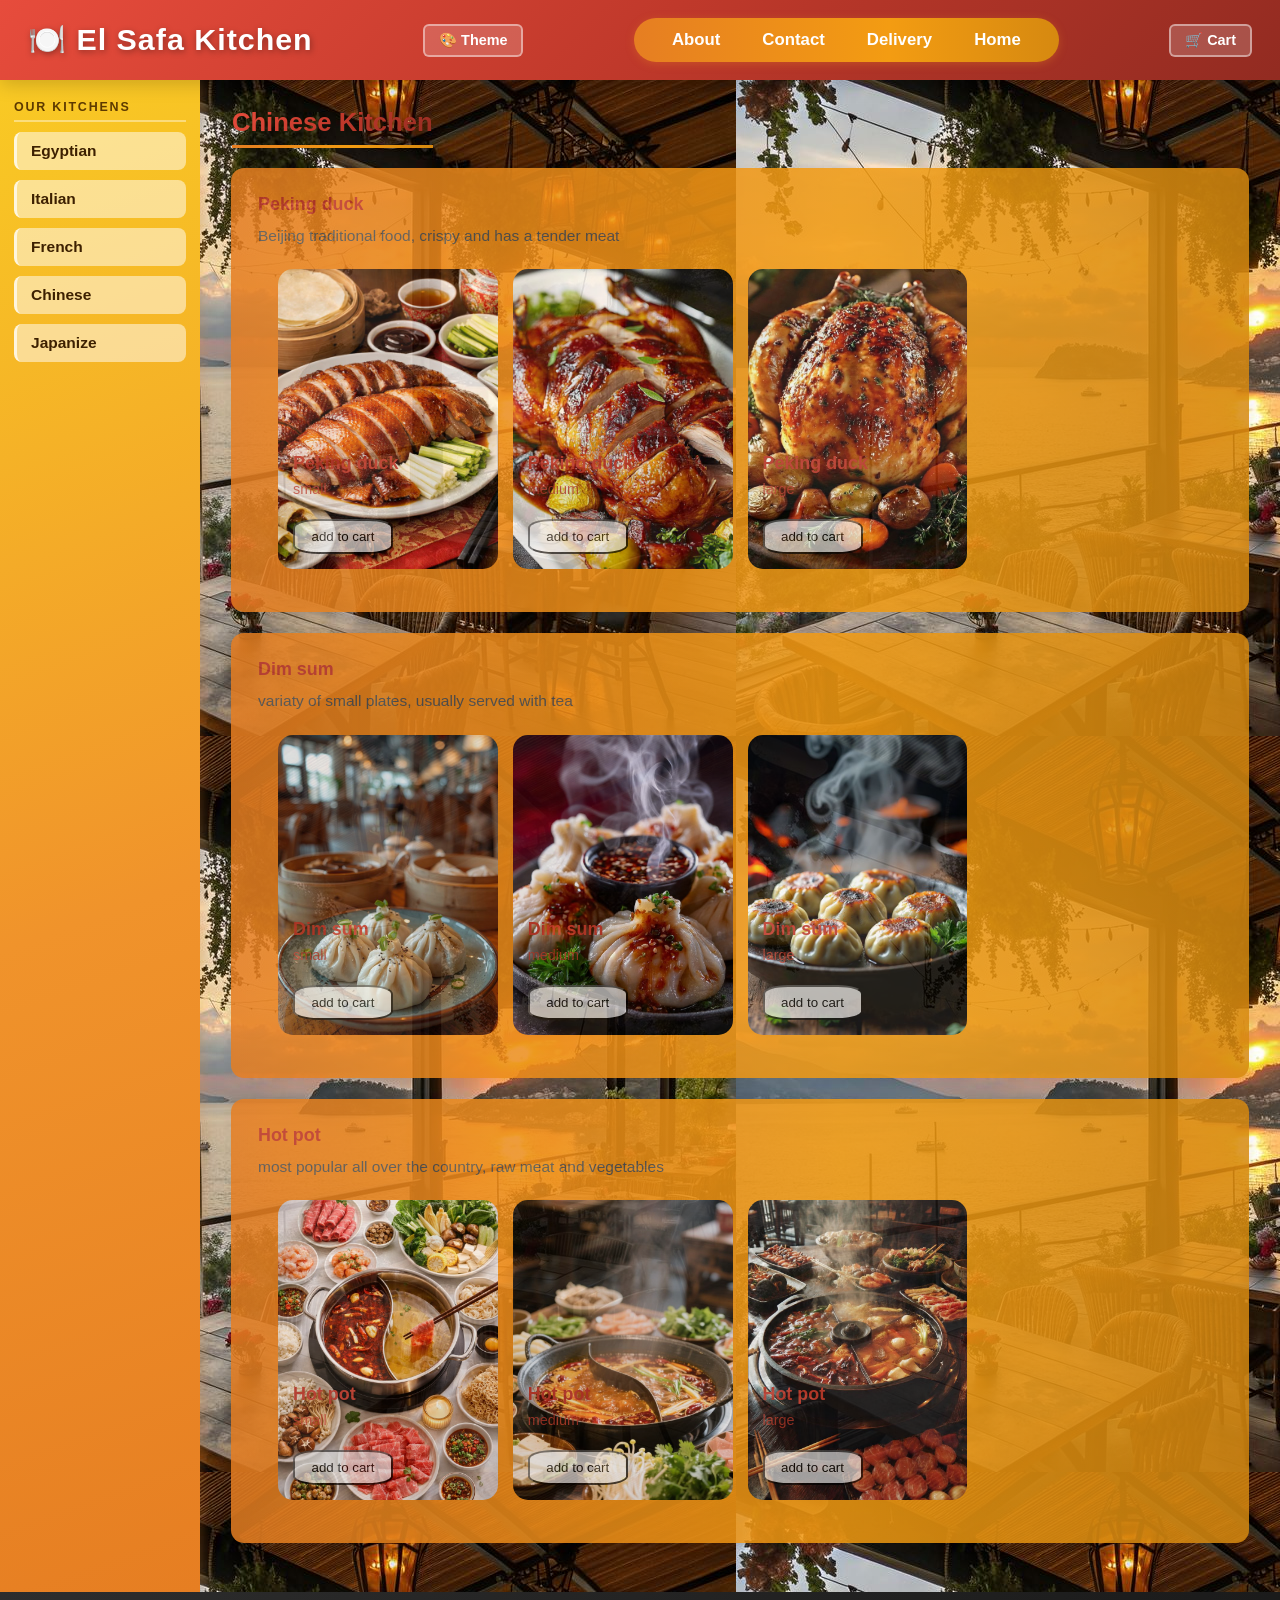
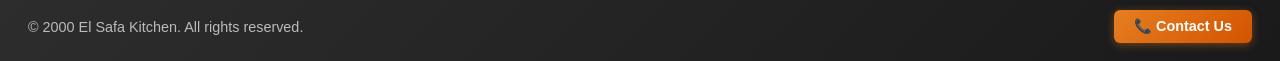
==== chineseKitchen.html @ 4ec727e2 "Add files via upload" ====
<!DOCTYPE html>
<html lang="en">
<head>
    <meta charset="UTF-8">
    <meta name="viewport" content="width=device-width, initial-scale=1.0">
    <title>El Safa Kitchen - Chinese Kitchen</title>
    <link rel="stylesheet" id="theme-stylesheet" href="lightTheme.css">
</head>
<body>

    <header class="header">
        <h1>🍽️ El Safa Kitchen</h1>
        <button class="response" id="response" aria-label="Toggle navigation">
            <span></span><span></span><span></span>
        </button>
        <nav class="topNav" id="topNav">
            <a href="about.html">About</a>
            <a href="contact.html">Contact</a>
            <a href="delivery.html">Delivery</a>
            <a href="index.html">Home</a>
        </nav>
    </header>

    <div class="page-wrapper">

        <aside class="sidebar">
            <h3>Our Kitchens</h3>
            <a href="egyptianKitchen.html">Egyptian</a>
            <a href="italianKitchen.html">Italian</a>
            <a href="frenchKitchen.html">French</a>
            <a href="chineseKitchen.html">Chinese</a>
            <a href="japanizeKitchen.html">Japanize</a>
        </aside>

        <main class="main-content">
            <h2>Chinese Kitchen</h2>

            <article>
                <h3>Peking duck</h3>
                <p>Beijing traditional food, crispy and has a tender meat</p>
                <div class="cards-grid">
                    <div class="category-card" style="background-image: url(duck-1.jpg);">
                        <div class="card-content">
                            <h3 class="egyptian">Peking duck<br><span>small</span></h3>
                            <button class="arrow-btn"><a class="button" href="">add to cart</a></button>
                        </div>
                    </div>
                    <div class="category-card" style="background-image: url(duck-2.jpg);">
                        <div class="card-content">
                            <h3 class="egyptian">Peking duck<br><span>medium</span></h3>
                            <button class="arrow-btn"><a class="button" href="">add to cart</a></button>
                        </div>
                    </div>
                    <div class="category-card" style="background-image: url(duck-3.jpg);">
                        <div class="card-content">
                            <h3 class="egyptian">Peking duck<br><span>large</span></h3>
                            <button class="arrow-btn"><a class="button" href="">add to cart</a></button>
                        </div>
                    </div>
                </div>
            </article>

            <article>
                <h3>Dim sum</h3>
                <p>variaty of small plates, usually served with tea</p>
                <div class="cards-grid">
                    <div class="category-card" style="background-image: url(dimSum-1.jpg);">
                        <div class="card-content">
                            <h3 class="egyptian">Dim sum<br><span>small</span></h3>
                            <button class="arrow-btn"><a class="button" href="">add to cart</a></button>
                        </div>
                    </div>
                    <div class="category-card" style="background-image: url(dimSum-2.jpg);">
                        <div class="card-content">
                            <h3 class="egyptian">Dim sum<br><span>medium</span></h3>
                            <button class="arrow-btn"><a class="button" href="">add to cart</a></button>
                        </div>
                    </div>
                    <div class="category-card" style="background-image: url(dimSum-3.jpg);">
                        <div class="card-content">
                            <h3 class="egyptian">Dim sum<br><span>large</span></h3>
                            <button class="arrow-btn"><a class="button" href="">add to cart</a></button>
                        </div>
                    </div>
                </div>
            </article>

            <article>
                <h3>Hot pot</h3>
                <p>most popular all over the country, raw meat and vegetables</p>
                <div class="cards-grid">
                    <div class="category-card" style="background-image: url(hotPot-1.jpg);">
                        <div class="card-content">
                            <h3 class="egyptian">Hot pot<br><span>small</span></h3>
                            <button class="arrow-btn"><a class="button" href="">add to cart</a></button>
                        </div>
                    </div>
                    <div class="category-card" style="background-image: url(hotPot-2.jpg);">
                        <div class="card-content">
                            <h3 class="egyptian">Hot pot<br><span>medium</span></h3>
                            <button class="arrow-btn"><a class="button" href="">add to cart</a></button>
                        </div>
                    </div>
                    <div class="category-card" style="background-image: url(hotPot-3.jpg);">
                        <div class="card-content">
                            <h3 class="egyptian">Hot pot<br><span>large</span></h3>
                            <button class="arrow-btn"><a class="button" href="">add to cart</a></button>
                        </div>
                    </div>
                </div>
            </article>
        </main>

    </div>

    <footer>
        <span class="footer-copy">© 2000 El Safa Kitchen. All rights reserved.</span>
        <a href="contact.html" class="footer-btn">📞 Contact Us</a>
    </footer>
    <!--add the script files-->
    <script src="switch.js"></script>
    <script src="addToCart.js"></script>
</body>
</html>
---- lightTheme.css ----
:root {
    --g-header:  linear-gradient(135deg, #e74c3c 0%, #c0392b 50%, #922b21 100%);
    --g-nav:     linear-gradient(90deg,  #e67e22 0%, #f39c12 60%, #d68910 100%);
    --g-sidebar: linear-gradient(160deg, #f9ca24 0%, #f0932b 55%, #e67e22 100%);
    --g-footer:  linear-gradient(135deg, #2d2d2d 0%, #1a1a1a 100%);
    --g-article: linear-gradient(135deg, #fff8f0 0%, #ffffff 100%);
    --g-btn:     linear-gradient(135deg, #e67e22 0%, #d35400 100%);
    --g-btn-hov: linear-gradient(135deg, #c0392b 0%, #922b21 100%);
    --g-body:    linear-gradient(160deg, #fdf8f2 0%, #fce8d5 50%, #faf0e6 100%);

    --red:    #c0392b;
    --orange: #e67e22;
    --dark:   #2d2d2d;
    --white:  #fff;
    --shadow: 0 4px 18px rgba(0,0,0,0.18);
    --trans:  0.2s ease;
}

*, *::before, *::after { box-sizing: border-box; margin: 0; padding: 0; }

body {
    font-family: 'Segoe UI', Tahoma, Geneva, Verdana, sans-serif;
    background-image: url(light\ pic.jpg);
    color: var(--dark);
    min-height: 100vh;
    display: flex;
    flex-direction: column;
}

.header {
    background: var(--g-header);
    padding: 18px 28px;
    display: flex;
    align-items: center;
    justify-content: space-between;
    box-shadow: var(--shadow);
    position: sticky;
    top: 0;
    z-index: 100;
}
.header h1 {
    color: var(--white);
    font-size: 1.9rem;
    font-weight: 800;
    letter-spacing: 1px;
    text-shadow: 1px 2px 6px rgba(0,0,0,0.35);
}

.topNav {
    border-radius: 35px;
    background: var(--g-nav);
    padding: 0 20px;
    display: flex;
    align-items: center;
    gap: 6px;
    box-shadow: 0 2px 8px rgba(230,126,34,0.35);
}
.topNav a {
    color: var(--white);
    text-decoration: none;
    font-weight: 600;
    font-size: 1.05rem;
    padding: 12px 18px;
    border-radius: 5px;
    transition: background var(--trans), transform var(--trans);
}
.topNav a:hover, .topNav a.active {
    background: rgba(255,255,255,0.28);
    transform: translateY(-2px);
}

.page-wrapper { display: flex; flex: 1; min-height: calc(100vh - 180px); }

.sidebar {
    background: var(--g-sidebar);
    width: 200px;
    min-width: 200px;
    padding: 20px 14px;
    display: flex;
    flex-direction: column;
    gap: 10px;
    box-shadow: 3px 0 12px rgba(230,126,34,0.25);
}
.sidebar h3 {
    font-size: 0.78rem;
    text-transform: uppercase;
    letter-spacing: 1.8px;
    color: #5d3a00;
    padding-bottom: 6px;
    border-bottom: 2px solid rgba(255,255,255,0.4);
}
.sidebar a {
    display: block;
    background: rgba(255,255,255,0.5);
    color: #3d2000;
    text-decoration: none;
    font-weight: 700;
    font-size: 0.97rem;
    padding: 10px 14px;
    border-radius: 8px;
    border-left: 3px solid rgba(255,255,255,0.7);
    transition: background var(--trans), transform var(--trans);
}
.sidebar a:hover, .sidebar a.active {
    background: rgba(255,255,255,0.82);
    transform: translateX(5px);
    border-left-color: #c0392b;
}

.main-content { flex: 1; padding: 28px 32px; overflow-x: hidden; }
.main-content h2 {
    font-size: 1.6rem;
    background: var(--g-header);
    -webkit-background-clip: text;
    -webkit-text-fill-color: transparent;
    background-clip: text;
    margin-bottom: 20px;
    padding-bottom: 8px;
    border-bottom: 3px solid;
    border-image: var(--g-nav) 1;
    display: inline-block;
}
.main-content article {
    background: var(--g-article);
    opacity: 0.85;
    border-radius: 12px;
    padding: 22px 26px;
    margin-bottom: 22px;
    box-shadow: 0 3px 14px rgba(0,0,0,0.08);
    border-top: 4px solid transparent;
    background-clip: padding-box;
    position: relative;
}
.main-content article::before {
    content: '';
    position: absolute;
    inset: -4px -1px -1px -1px;
    background: var(--g-nav);
    border-radius: 13px;
    z-index: -1;
}
.main-content article h3 { font-size: 1.12rem; color: #c0392b; margin-bottom: 8px;}
.main-content article p  { color: #555; line-height: 1.7; font-size: 0.97rem;}
.main-content article ul { color: #444; line-height: 1.7; font-size: 0.97rem; margin-inline-start: 24px;}
.cards-grid {
    display: grid;
    grid-template-columns: repeat(4, 1fr); 
    gap: 15px;
    padding: 20px;
    max-width: 1200px;
    margin: 0 auto;
}
.category-card {
    height: 300px;
    background-size: cover;
    background-position: center;
    border-radius: 15px;
    position: relative;
    display: flex;
    align-items: flex-end;
    padding: 15px;
    overflow: hidden;
    transition: transform 0.3s ease;
    cursor: pointer;
}
.category-card:hover {
    transform: translateY(-10px);
}
.card-content h3 {
    color: white;
    font-size: 1.1rem;
    line-height: 1.4;
}
.card-content span {
    font-size: 0.9rem;
    font-weight: normal;
    opacity: 0.8;
}
.arrow-btn{
    width: 100px;
    height: 35px;
    border-radius: 25%;
    opacity: 0.7;
    background: white;
    margin-top: 10px;
    cursor: pointer;
}
.arrow-btn:hover {
    transform: translateY(-2px);
}
.button{
    text-decoration: none;
    color: black;
}

.contact-info { list-style: none; margin-top: 10px; }
.contact-info li { padding: 9px 0; font-size: 1rem; color: #444; border-bottom: 1px solid #f0e0d0; }
.contact-info li span { font-weight: 700; color: #c0392b; margin-right: 8px; }

footer {
    background: var(--g-footer);
    color: #bbb;
    padding: 18px 28px;
    display: flex;
    align-items: center;
    justify-content: space-between;
    flex-wrap: wrap;
    gap: 12px;
    font-size: 0.9rem;
}
footer a.footer-btn {
    background: var(--g-btn);
    color: var(--white);
    text-decoration: none;
    padding: 8px 20px;
    border-radius: 6px;
    font-weight: 600;
    transition: background var(--trans), transform var(--trans);
    box-shadow: 0 2px 8px rgba(230,126,34,0.4);
}
footer a.footer-btn:hover {
    background: var(--g-btn-hov);
    transform: translateY(-2px);
}

.response {
    display: none;
    background: none;
    border: none;
    cursor: pointer;
    flex-direction: column;
    gap: 5px;
    padding: 4px;
}
.response span {
    display: block;
    width: 26px;
    height: 3px;
    background: var(--white);
    border-radius: 3px;
}

@media (max-width: 768px) {
    .header h1    { font-size: 1.4rem; }
    .response     { display: flex; }
    .page-wrapper { flex-direction: column; }
    .main-content { padding: 20px 16px; }
    footer        { flex-direction: column; text-align: center; }

    .topNav {
        flex-direction: column;
        align-items: flex-start;
        padding: 0;
        max-height: 0;
        overflow: hidden;
        transition: max-height 0.35s ease;
    }
    .topNav.open { max-height: 300px; padding: 10px 16px; }
    .topNav a    { width: 100%; padding: 10px 12px; }

    .sidebar {
        width: 100%;
        min-width: unset;
        flex-direction: row;
        flex-wrap: wrap;
        padding: 12px;
        gap: 8px;
    }
    .sidebar h3 { width: 100%; }
    .sidebar a {
        flex: 1 1 calc(50% - 8px);
        border-left: none;
        border-top: 3px solid rgba(255,255,255,0.6);
        text-align: center;
    }
    .sidebar a:hover, .sidebar a.active { transform: none; }
}
@media (max-width: 480px) {
    .header h1 { font-size: 1.1rem; }
    .sidebar a { flex: 1 1 100%; }
}
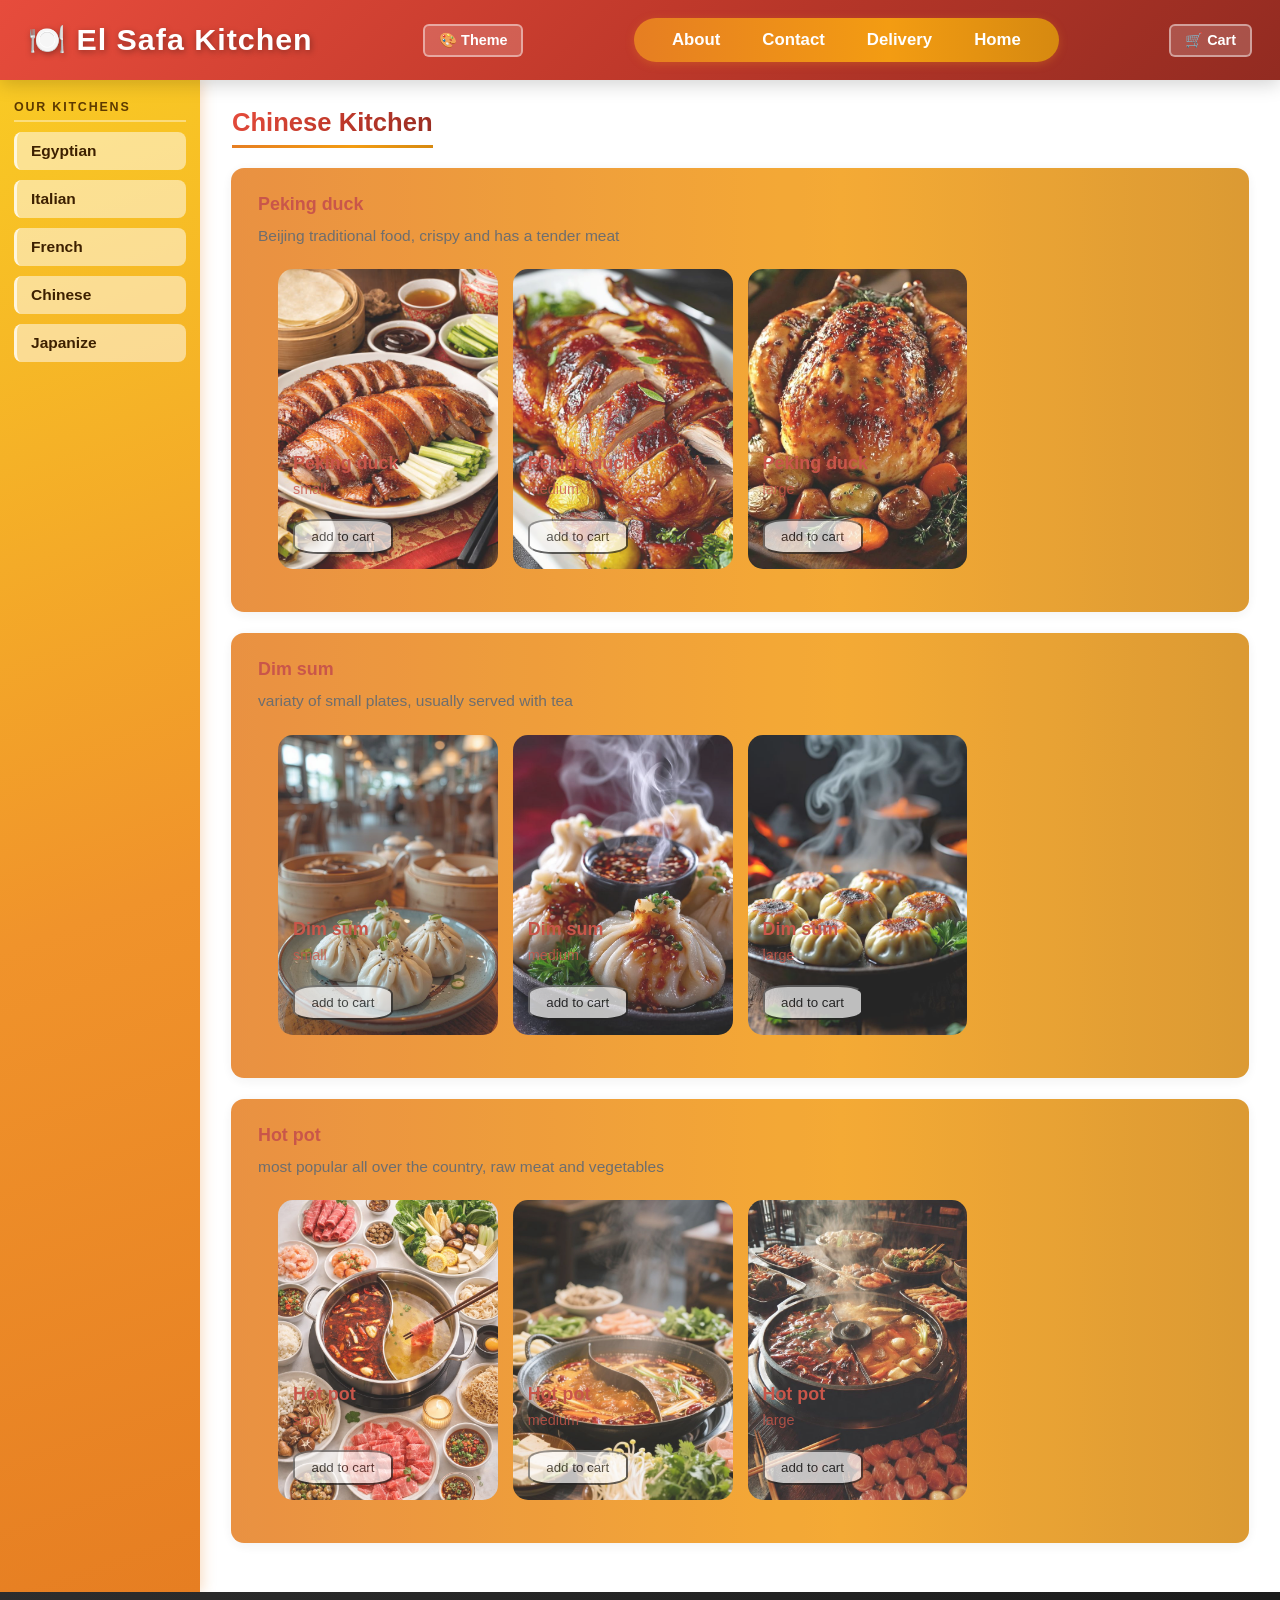
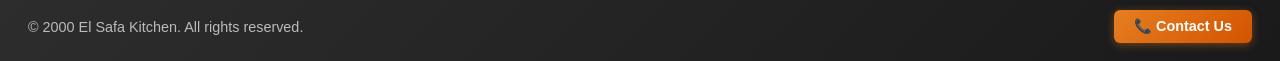
==== commit 42e2161d: "Update chineseKitchen.html" ====
--- a/chineseKitchen.html
+++ b/chineseKitchen.html
@@ -39,19 +39,19 @@
                 <h3>Peking duck</h3>
                 <p>Beijing traditional food, crispy and has a tender meat</p>
                 <div class="cards-grid">
-                    <div class="category-card" style="background-image: url(duck-1.jpg);">
+                    <div class="category-card" style="background-image: url(chinesePics/duck-1.jpg);">
                         <div class="card-content">
                             <h3 class="egyptian">Peking duck<br><span>small</span></h3>
                             <button class="arrow-btn"><a class="button" href="">add to cart</a></button>
                         </div>
                     </div>
-                    <div class="category-card" style="background-image: url(duck-2.jpg);">
+                    <div class="category-card" style="background-image: url(chinesePics/duck-2.jpg);">
                         <div class="card-content">
                             <h3 class="egyptian">Peking duck<br><span>medium</span></h3>
                             <button class="arrow-btn"><a class="button" href="">add to cart</a></button>
                         </div>
                     </div>
-                    <div class="category-card" style="background-image: url(duck-3.jpg);">
+                    <div class="category-card" style="background-image: url(chinesePics/duck-3.jpg);">
                         <div class="card-content">
                             <h3 class="egyptian">Peking duck<br><span>large</span></h3>
                             <button class="arrow-btn"><a class="button" href="">add to cart</a></button>
@@ -64,19 +64,19 @@
                 <h3>Dim sum</h3>
                 <p>variaty of small plates, usually served with tea</p>
                 <div class="cards-grid">
-                    <div class="category-card" style="background-image: url(dimSum-1.jpg);">
+                    <div class="category-card" style="background-image: url(chinesePics/dimSum-1.jpg);">
                         <div class="card-content">
                             <h3 class="egyptian">Dim sum<br><span>small</span></h3>
                             <button class="arrow-btn"><a class="button" href="">add to cart</a></button>
                         </div>
                     </div>
-                    <div class="category-card" style="background-image: url(dimSum-2.jpg);">
+                    <div class="category-card" style="background-image: url(chinesePics/dimSum-2.jpg);">
                         <div class="card-content">
                             <h3 class="egyptian">Dim sum<br><span>medium</span></h3>
                             <button class="arrow-btn"><a class="button" href="">add to cart</a></button>
                         </div>
                     </div>
-                    <div class="category-card" style="background-image: url(dimSum-3.jpg);">
+                    <div class="category-card" style="background-image: url(chinesePics/dimSum-3.jpg);">
                         <div class="card-content">
                             <h3 class="egyptian">Dim sum<br><span>large</span></h3>
                             <button class="arrow-btn"><a class="button" href="">add to cart</a></button>
@@ -89,19 +89,19 @@
                 <h3>Hot pot</h3>
                 <p>most popular all over the country, raw meat and vegetables</p>
                 <div class="cards-grid">
-                    <div class="category-card" style="background-image: url(hotPot-1.jpg);">
+                    <div class="category-card" style="background-image: url(chinesePics/hotPot-1.jpg);">
                         <div class="card-content">
                             <h3 class="egyptian">Hot pot<br><span>small</span></h3>
                             <button class="arrow-btn"><a class="button" href="">add to cart</a></button>
                         </div>
                     </div>
-                    <div class="category-card" style="background-image: url(hotPot-2.jpg);">
+                    <div class="category-card" style="background-image: url(chinesePics/hotPot-2.jpg);">
                         <div class="card-content">
                             <h3 class="egyptian">Hot pot<br><span>medium</span></h3>
                             <button class="arrow-btn"><a class="button" href="">add to cart</a></button>
                         </div>
                     </div>
-                    <div class="category-card" style="background-image: url(hotPot-3.jpg);">
+                    <div class="category-card" style="background-image: url(chinesePics/hotPot-3.jpg);">
                         <div class="card-content">
                             <h3 class="egyptian">Hot pot<br><span>large</span></h3>
                             <button class="arrow-btn"><a class="button" href="">add to cart</a></button>
@@ -121,4 +121,4 @@
     <script src="switch.js"></script>
     <script src="addToCart.js"></script>
 </body>
-</html>+</html>
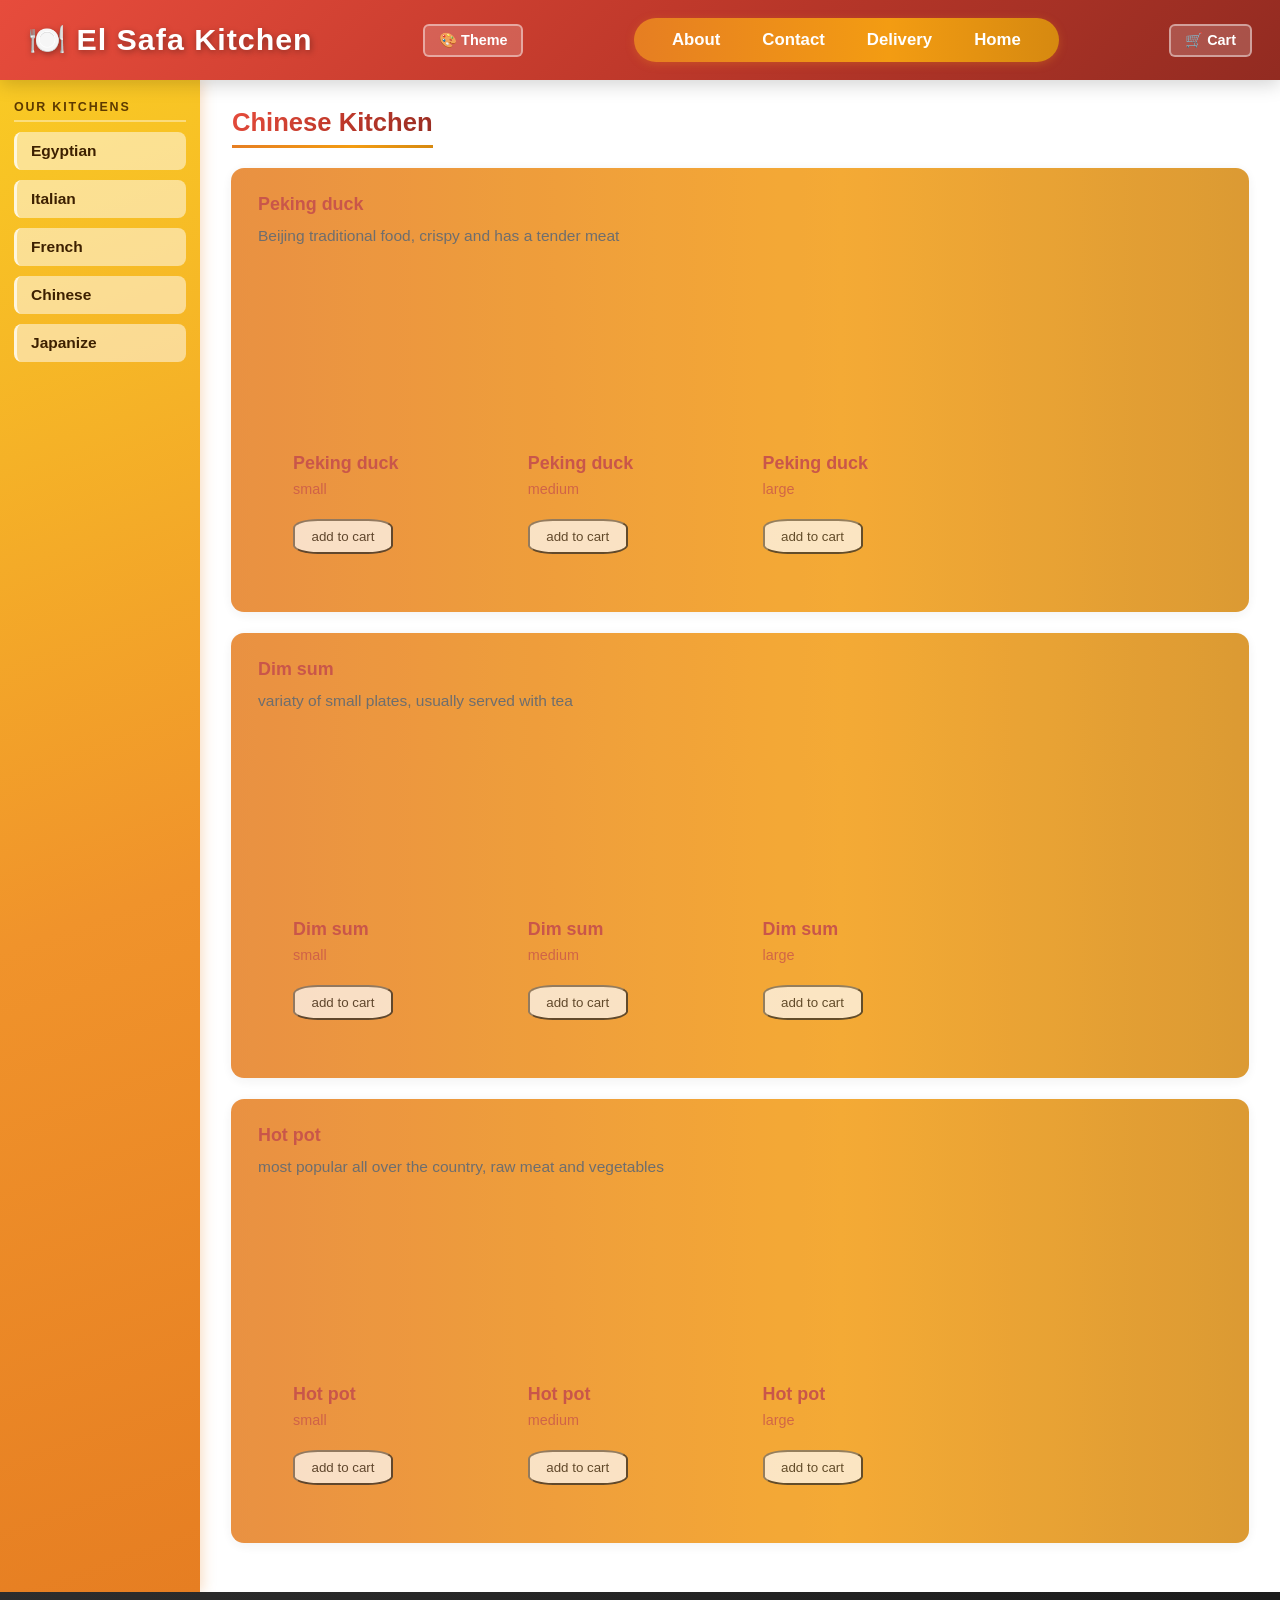
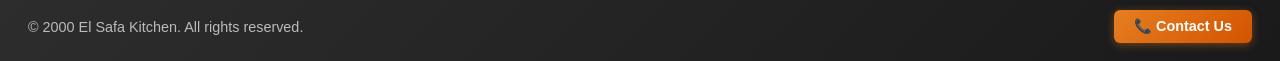
==== commit 0e082c78: "Update chineseKitchen.html" ====
--- a/chineseKitchen.html
+++ b/chineseKitchen.html
@@ -39,19 +39,19 @@
                 <h3>Peking duck</h3>
                 <p>Beijing traditional food, crispy and has a tender meat</p>
                 <div class="cards-grid">
-                    <div class="category-card" style="background-image: url(chinesePics/duck-1.jpg);">
+                    <div class="category-card" style="background-image: url("chinesePics/duck-1.jpg");">
                         <div class="card-content">
                             <h3 class="egyptian">Peking duck<br><span>small</span></h3>
                             <button class="arrow-btn"><a class="button" href="">add to cart</a></button>
                         </div>
                     </div>
-                    <div class="category-card" style="background-image: url(chinesePics/duck-2.jpg);">
+                    <div class="category-card" style="background-image: url("chinesePics/duck-2.jpg");">
                         <div class="card-content">
                             <h3 class="egyptian">Peking duck<br><span>medium</span></h3>
                             <button class="arrow-btn"><a class="button" href="">add to cart</a></button>
                         </div>
                     </div>
-                    <div class="category-card" style="background-image: url(chinesePics/duck-3.jpg);">
+                    <div class="category-card" style="background-image: url("chinesePics/duck-3.jpg");">
                         <div class="card-content">
                             <h3 class="egyptian">Peking duck<br><span>large</span></h3>
                             <button class="arrow-btn"><a class="button" href="">add to cart</a></button>
@@ -64,19 +64,19 @@
                 <h3>Dim sum</h3>
                 <p>variaty of small plates, usually served with tea</p>
                 <div class="cards-grid">
-                    <div class="category-card" style="background-image: url(chinesePics/dimSum-1.jpg);">
+                    <div class="category-card" style="background-image: url("chinesePics/dimSum-1.jpg");">
                         <div class="card-content">
                             <h3 class="egyptian">Dim sum<br><span>small</span></h3>
                             <button class="arrow-btn"><a class="button" href="">add to cart</a></button>
                         </div>
                     </div>
-                    <div class="category-card" style="background-image: url(chinesePics/dimSum-2.jpg);">
+                    <div class="category-card" style="background-image: url("chinesePics/dimSum-2.jpg");">
                         <div class="card-content">
                             <h3 class="egyptian">Dim sum<br><span>medium</span></h3>
                             <button class="arrow-btn"><a class="button" href="">add to cart</a></button>
                         </div>
                     </div>
-                    <div class="category-card" style="background-image: url(chinesePics/dimSum-3.jpg);">
+                    <div class="category-card" style="background-image: url("chinesePics/dimSum-3.jpg");">
                         <div class="card-content">
                             <h3 class="egyptian">Dim sum<br><span>large</span></h3>
                             <button class="arrow-btn"><a class="button" href="">add to cart</a></button>
@@ -89,19 +89,19 @@
                 <h3>Hot pot</h3>
                 <p>most popular all over the country, raw meat and vegetables</p>
                 <div class="cards-grid">
-                    <div class="category-card" style="background-image: url(chinesePics/hotPot-1.jpg);">
+                    <div class="category-card" style="background-image: url("chinesePics/hotPot-1.jpg");">
                         <div class="card-content">
                             <h3 class="egyptian">Hot pot<br><span>small</span></h3>
                             <button class="arrow-btn"><a class="button" href="">add to cart</a></button>
                         </div>
                     </div>
-                    <div class="category-card" style="background-image: url(chinesePics/hotPot-2.jpg);">
+                    <div class="category-card" style="background-image: url("chinesePics/hotPot-2.jpg");">
                         <div class="card-content">
                             <h3 class="egyptian">Hot pot<br><span>medium</span></h3>
                             <button class="arrow-btn"><a class="button" href="">add to cart</a></button>
                         </div>
                     </div>
-                    <div class="category-card" style="background-image: url(chinesePics/hotPot-3.jpg);">
+                    <div class="category-card" style="background-image: url("chinesePics/hotPot-3.jpg");">
                         <div class="card-content">
                             <h3 class="egyptian">Hot pot<br><span>large</span></h3>
                             <button class="arrow-btn"><a class="button" href="">add to cart</a></button>
